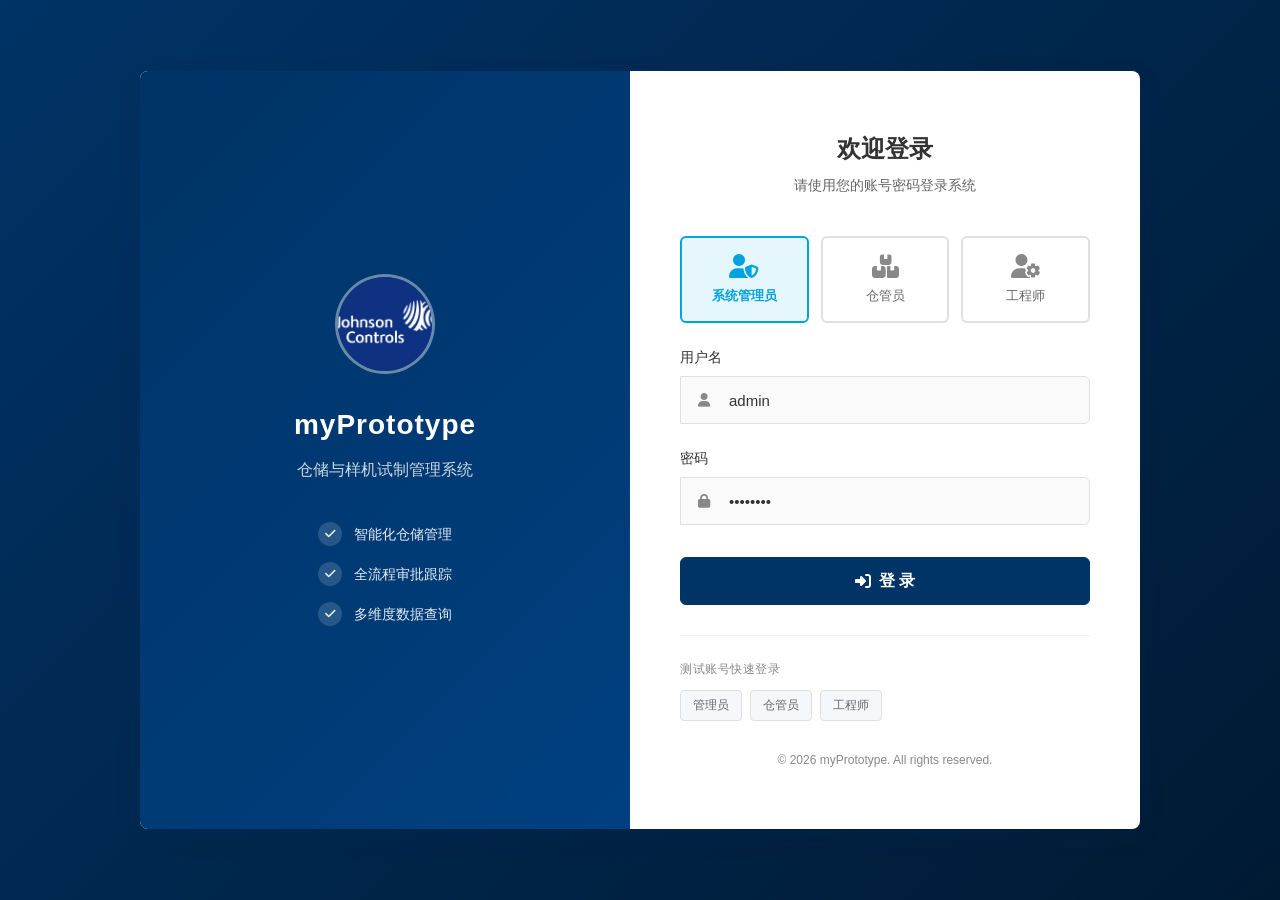
==== index.html @ d094ccbc "1.0基础版" ====
<!DOCTYPE html>
<html lang="zh-CN">
<head>
    <meta charset="UTF-8">
    <meta name="viewport" content="width=device-width, initial-scale=1.0">
    <title>登录 - myPrototype仓储与试制管理系统</title>
    <link rel="stylesheet" href="css/variables.css">
    <link rel="stylesheet" href="css/layout.css">
    <link rel="stylesheet" href="css/components.css">
    <link rel="stylesheet" href="https://cdnjs.cloudflare.com/ajax/libs/font-awesome/6.4.0/css/all.min.css">
    <style>
        /* 登录页专用样式 */
        .login-page {
            min-height: 100vh;
            display: flex;
            align-items: center;
            justify-content: center;
            background: linear-gradient(135deg, var(--jc-primary-blue) 0%, #001a33 100%);
            padding: 20px;
        }

        .login-container {
            display: flex;
            width: 100%;
            max-width: 1000px;
            min-height: 560px;
            background: var(--jc-card-white);
            border-radius: var(--jc-radius-card);
            box-shadow: var(--jc-shadow-modal);
            overflow: hidden;
        }

        /* 左侧品牌区域 */
        .login-brand {
            flex: 1;
            background: linear-gradient(135deg, var(--jc-primary-blue) 0%, #004080 100%);
            display: flex;
            flex-direction: column;
            align-items: center;
            justify-content: center;
            padding: 60px 40px;
            color: #fff;
            text-align: center;
        }

        .login-brand-logo {
            width: 100px;
            height: 100px;
            background: rgba(255, 255, 255, 0.15);
            border-radius: 50%;
            display: flex;
            align-items: center;
            justify-content: center;
            margin-bottom: 30px;
            border: 3px solid rgba(255, 255, 255, 0.3);
            overflow: hidden;
        }

        .login-brand-logo img {
            width: 100%;
            height: 100%;
            object-fit: cover;
        }

        .login-brand-title {
            font-size: 28px;
            font-weight: 700;
            margin-bottom: 12px;
            letter-spacing: 1px;
        }

        .login-brand-subtitle {
            font-size: 16px;
            color: rgba(255, 255, 255, 0.8);
            margin-bottom: 40px;
        }

        .login-brand-features {
            display: flex;
            flex-direction: column;
            gap: 16px;
            text-align: left;
        }

        .login-brand-feature {
            display: flex;
            align-items: center;
            gap: 12px;
            font-size: 14px;
            color: rgba(255, 255, 255, 0.9);
        }

        .login-brand-feature i {
            width: 24px;
            height: 24px;
            background: rgba(255, 255, 255, 0.15);
            border-radius: 50%;
            display: flex;
            align-items: center;
            justify-content: center;
            font-size: 12px;
        }

        /* 右侧表单区域 */
        .login-form-wrapper {
            flex: 1;
            padding: 60px 50px;
            display: flex;
            flex-direction: column;
            justify-content: center;
        }

        .login-form-header {
            text-align: center;
            margin-bottom: 40px;
        }

        .login-form-title {
            font-size: 24px;
            font-weight: 600;
            color: var(--jc-text-dark);
            margin-bottom: 8px;
        }

        .login-form-subtitle {
            font-size: 14px;
            color: var(--jc-text-light);
        }

        .login-form {
            width: 100%;
        }

        .login-form .form-group {
            margin-bottom: 24px;
        }

        .login-form .form-label {
            font-size: 14px;
            font-weight: 500;
            color: var(--jc-text-dark);
            margin-bottom: 8px;
        }

        .login-form .input-group {
            position: relative;
        }

        .login-form .input-group-text {
            position: absolute;
            left: 0;
            top: 0;
            bottom: 0;
            width: 48px;
            display: flex;
            align-items: center;
            justify-content: center;
            background: transparent;
            border: none;
            color: var(--jc-text-muted);
            z-index: 2;
        }

        .login-form .form-control {
            padding-left: 48px;
            height: 48px;
            font-size: 15px;
            border-radius: var(--jc-radius-control);
        }

        .login-form .form-control:focus + .input-group-text,
        .login-form .form-control:focus ~ .input-group-text {
            color: var(--jc-accent-teal);
        }

        /* 角色选择 */
        .role-selector {
            display: flex;
            gap: 12px;
            margin-bottom: 24px;
        }

        .role-option {
            flex: 1;
            padding: 16px 12px;
            border: 2px solid var(--jc-border-line);
            border-radius: var(--jc-radius-control);
            text-align: center;
            cursor: pointer;
            transition: all var(--jc-transition-fast);
        }

        .role-option:hover {
            border-color: var(--jc-accent-teal);
        }

        .role-option.active {
            border-color: var(--jc-accent-teal);
            background: var(--jc-accent-teal-light);
        }

        .role-option i {
            font-size: 24px;
            color: var(--jc-text-muted);
            margin-bottom: 8px;
            display: block;
        }

        .role-option.active i {
            color: var(--jc-accent-teal);
        }

        .role-option span {
            font-size: 13px;
            color: var(--jc-text-light);
            display: block;
        }

        .role-option.active span {
            color: var(--jc-accent-teal);
            font-weight: 600;
        }

        /* 登录按钮 */
        .login-btn {
            width: 100%;
            height: 48px;
            font-size: 16px;
            font-weight: 600;
            margin-top: 8px;
        }

        /* 快捷登录提示 */
        .quick-login-hint {
            margin-top: 30px;
            padding-top: 24px;
            border-top: 1px solid var(--jc-border-line-light);
        }

        .quick-login-title {
            font-size: 12px;
            color: var(--jc-text-muted);
            text-transform: uppercase;
            letter-spacing: 0.5px;
            margin-bottom: 12px;
        }

        .quick-login-accounts {
            display: flex;
            flex-wrap: wrap;
            gap: 8px;
        }

        .quick-login-btn {
            padding: 6px 12px;
            font-size: 12px;
            border: 1px solid var(--jc-border-line);
            background: var(--jc-bg-gray);
            color: var(--jc-text-light);
            border-radius: var(--jc-radius-tag);
            cursor: pointer;
            transition: all var(--jc-transition-fast);
        }

        .quick-login-btn:hover {
            border-color: var(--jc-accent-teal);
            color: var(--jc-accent-teal);
            background: var(--jc-accent-teal-light);
        }

        /* 版权信息 */
        .login-footer {
            text-align: center;
            margin-top: 30px;
            font-size: 12px;
            color: var(--jc-text-muted);
        }

        /* 错误提示 */
        .login-error {
            display: none;
            align-items: center;
            gap: 8px;
            padding: 12px 16px;
            background: var(--jc-danger-red-light);
            border: 1px solid rgba(230, 57, 70, 0.2);
            border-radius: var(--jc-radius-control);
            color: var(--jc-danger-red);
            font-size: 14px;
            margin-bottom: 20px;
        }

        .login-error.show {
            display: flex;
        }

        /* 震动动画 */
        @keyframes shake {
            0%, 100% { transform: translateX(0); }
            10%, 30%, 50%, 70%, 90% { transform: translateX(-5px); }
            20%, 40%, 60%, 80% { transform: translateX(5px); }
        }

        .shake {
            animation: shake 0.5s ease-in-out;
        }

        /* 响应式 */
        @media (max-width: 768px) {
            .login-container {
                flex-direction: column;
                max-width: 400px;
            }

            .login-brand {
                padding: 40px 30px;
                min-height: auto;
            }

            .login-brand-logo {
                width: 70px;
                height: 70px;
            }

            .login-brand-logo i {
                font-size: 32px;
            }

            .login-brand-title {
                font-size: 22px;
            }

            .login-brand-features {
                display: none;
            }

            .login-form-wrapper {
                padding: 30px;
            }
        }
    </style>
</head>
<body>
    <div class="login-page">
        <div class="login-container">
            <!-- 左侧品牌区域 -->
            <div class="login-brand">
                <div class="login-brand-logo">
                    <img src="802a6.webp" alt="仓库图标">
                </div>
                <h1 class="login-brand-title">myPrototype</h1>
                <p class="login-brand-subtitle">仓储与样机试制管理系统</p>
                <div class="login-brand-features">
                    <div class="login-brand-feature">
                        <i class="fas fa-check"></i>
                        <span>智能化仓储管理</span>
                    </div>
                    <div class="login-brand-feature">
                        <i class="fas fa-check"></i>
                        <span>全流程审批跟踪</span>
                    </div>
                    <div class="login-brand-feature">
                        <i class="fas fa-check"></i>
                        <span>多维度数据查询</span>
                    </div>
                </div>
            </div>

            <!-- 右侧表单区域 -->
            <div class="login-form-wrapper">
                <div class="login-form-header">
                    <h2 class="login-form-title">欢迎登录</h2>
                    <p class="login-form-subtitle">请使用您的账号密码登录系统</p>
                </div>

                <div class="login-error" id="loginError">
                    <i class="fas fa-exclamation-circle"></i>
                    <span id="errorMessage">用户名或密码错误</span>
                </div>

                <form class="login-form" id="loginForm">
                    <!-- 角色选择 -->
                    <div class="role-selector">
                        <div class="role-option active" data-role="admin">
                            <i class="fas fa-user-shield"></i>
                            <span>系统管理员</span>
                        </div>
                        <div class="role-option" data-role="keeper">
                            <i class="fas fa-boxes"></i>
                            <span>仓管员</span>
                        </div>
                        <div class="role-option" data-role="engineer">
                            <i class="fas fa-user-cog"></i>
                            <span>工程师</span>
                        </div>
                    </div>

                    <!-- 用户名 -->
                    <div class="form-group">
                        <label class="form-label">用户名</label>
                        <div class="input-group">
                            <span class="input-group-text">
                                <i class="fas fa-user"></i>
                            </span>
                            <input type="text" class="form-control" name="username" id="username" 
                                   placeholder="请输入用户名" autocomplete="username">
                        </div>
                    </div>

                    <!-- 密码 -->
                    <div class="form-group">
                        <label class="form-label">密码</label>
                        <div class="input-group">
                            <span class="input-group-text">
                                <i class="fas fa-lock"></i>
                            </span>
                            <input type="password" class="form-control" name="password" id="password" 
                                   placeholder="请输入密码" autocomplete="current-password">
                        </div>
                    </div>

                    <!-- 登录按钮 -->
                    <button type="submit" class="btn btn-primary login-btn" id="loginBtn">
                        <i class="fas fa-sign-in-alt"></i> 登 录
                    </button>
                </form>

                <!-- 快捷登录提示 -->
                <div class="quick-login-hint">
                    <div class="quick-login-title">测试账号快速登录</div>
                    <div class="quick-login-accounts">
                        <button class="quick-login-btn" data-user="admin" data-pass="admin123">管理员</button>
                        <button class="quick-login-btn" data-user="keeper01" data-pass="keeper123">仓管员</button>
                        <button class="quick-login-btn" data-user="engineer01" data-pass="engineer123">工程师</button>
                    </div>
                </div>

                <div class="login-footer">
                    © 2026 myPrototype. All rights reserved.
                </div>
            </div>
        </div>
    </div>

    <script src="js/common.js"></script>
    <script src="js/validation.js"></script>
    <script src="js/data.js"></script>
    <script>
        // 角色选择
        document.querySelectorAll('.role-option').forEach(option => {
            option.addEventListener('click', function() {
                document.querySelectorAll('.role-option').forEach(o => o.classList.remove('active'));
                this.classList.add('active');
                
                // 自动填充对应角色的测试账号
                const role = this.dataset.role;
                const roleAccounts = {
                    admin: { user: 'admin', pass: 'admin123' },
                    keeper: { user: 'keeper01', pass: 'keeper123' },
                    engineer: { user: 'engineer01', pass: 'engineer123' }
                };
                
                if (roleAccounts[role]) {
                    document.getElementById('username').value = roleAccounts[role].user;
                    document.getElementById('password').value = roleAccounts[role].pass;
                }
            });
        });

        // 快捷登录按钮
        document.querySelectorAll('.quick-login-btn').forEach(btn => {
            btn.addEventListener('click', function() {
                document.getElementById('username').value = this.dataset.user;
                document.getElementById('password').value = this.dataset.pass;
                
                // 更新角色选中状态
                const user = this.dataset.user;
                let role = 'admin';
                if (user.includes('keeper')) role = 'keeper';
                if (user.includes('engineer')) role = 'engineer';
                
                document.querySelectorAll('.role-option').forEach(o => {
                    o.classList.toggle('active', o.dataset.role === role);
                });
            });
        });

        // 输入时隐藏错误提示
        document.getElementById('username').addEventListener('input', hideError);
        document.getElementById('password').addEventListener('input', hideError);

        function hideError() {
            document.getElementById('loginError').classList.remove('show');
        }

        function showError(message) {
            const errorEl = document.getElementById('loginError');
            document.getElementById('errorMessage').textContent = message;
            errorEl.classList.add('show');
            
            // 添加震动效果
            const form = document.getElementById('loginForm');
            form.classList.add('shake');
            setTimeout(() => form.classList.remove('shake'), 500);
        }

        // 登录表单提交
        document.getElementById('loginForm').addEventListener('submit', function(e) {
            e.preventDefault();
            
            const username = document.getElementById('username').value.trim();
            const password = document.getElementById('password').value;
            
            // 验证
            if (!username) {
                showError('请输入用户名');
                document.getElementById('username').focus();
                return;
            }
            
            if (!password) {
                showError('请输入密码');
                document.getElementById('password').focus();
                return;
            }
            
            // 设置按钮加载状态
            const btn = document.getElementById('loginBtn');
            ButtonUtils.setLoading(btn, '登录中...');
            
            // 模拟登录请求
            setTimeout(() => {
                const result = Users.login(username, password);
                
                if (result.success) {
                    Toast.success('登录成功，正在跳转...');
                    setTimeout(() => {
                        window.location.href = 'dashboard.html';
                    }, 800);
                } else {
                    ButtonUtils.reset(btn);
                    showError(result.message);
                }
            }, 600);
        });

        // 页面加载时默认选中管理员并填充
        document.addEventListener('DOMContentLoaded', function() {
            document.getElementById('username').value = 'admin';
            document.getElementById('password').value = 'admin123';
        });
    </script>
</body>
</html>
---- css/variables.css ----
/**
 * myPrototype 设计系统 - CSS 变量
 * 江森自控 (Johnson Controls) - 仓储与试制管理系统
 * 版本: V1.0
 */

:root {
    /* ==================== 品牌与主色调 ==================== */
    --jc-primary-blue: #003366;
    --jc-primary-blue-dark: #002244;
    --jc-accent-teal: #00A3E0;
    --jc-accent-teal-light: rgba(0, 163, 224, 0.1);
    --jc-accent-teal-hover: #0088c0;

    /* ==================== 状态与语义色 ==================== */
    --jc-danger-red: #E63946;
    --jc-danger-red-light: rgba(230, 57, 70, 0.1);
    --jc-warning-orange: #F4A261;
    --jc-warning-orange-light: #FFF3E0;
    --jc-success-green: #2A9D8F;
    --jc-success-green-light: rgba(42, 157, 143, 0.1);
    
    /* 标黄高亮 */
    --jc-highlight-yellow-bg: #FFFDF0;
    --jc-highlight-yellow-border: #FFE082;
    --jc-highlight-yellow-text: #F57F17;

    /* ==================== 中性色与灰阶 ==================== */
    --jc-bg-gray: #F5F7FA;
    --jc-card-white: #FFFFFF;
    --jc-text-dark: #333333;
    --jc-text-light: #666666;
    --jc-text-muted: #888888;
    --jc-border-line: #E0E0E0;
    --jc-border-line-light: #F0F0F0;
    --jc-input-bg: #FAFAFA;

    /* ==================== 标签颜色 ==================== */
    --jc-tag-blue-bg: #E3F2FD;
    --jc-tag-blue-text: #1976D2;
    --jc-tag-purple-bg: #F3E5F5;
    --jc-tag-purple-text: #7B1FA2;
    --jc-tag-orange-bg: #FFF3E0;
    --jc-tag-orange-text: #F57C00;
    --jc-tag-green-bg: #E8F5E9;
    --jc-tag-green-text: #388E3C;

    /* ==================== 字体规范 ==================== */
    --jc-font-family: 'Segoe UI', 'Microsoft YaHei', sans-serif;
    
    /* 字体大小 */
    --jc-font-size-page-title: 24px;
    --jc-font-size-card-title: 16px;
    --jc-font-size-stat-value: 32px;
    --jc-font-size-body: 14px;
    --jc-font-size-small: 12px;
    --jc-font-size-meta: 13px;

    /* 字重 */
    --jc-font-weight-normal: 400;
    --jc-font-weight-semibold: 600;
    --jc-font-weight-bold: 700;

    /* ==================== 间距系统 ==================== */
    --jc-spacing-xs: 4px;
    --jc-spacing-sm: 8px;
    --jc-spacing-md: 12px;
    --jc-spacing-lg: 16px;
    --jc-spacing-xl: 20px;
    --jc-spacing-2xl: 24px;
    --jc-spacing-3xl: 30px;

    /* ==================== 布局尺寸 ==================== */
    --jc-sidebar-width: 250px;
    --jc-header-height: 64px;
    --jc-container-max-width: 1400px;
    --jc-container-padding: 30px;

    /* ==================== 圆角 ==================== */
    --jc-radius-card: 8px;
    --jc-radius-control: 6px;
    --jc-radius-tag: 4px;
    --jc-radius-circle: 50%;

    /* ==================== 阴影 ==================== */
    --jc-shadow-card: 0 4px 12px rgba(0, 0, 0, 0.05);
    --jc-shadow-modal: 0 8px 24px rgba(0, 51, 102, 0.1);
    --jc-shadow-focus: 0 0 0 3px rgba(0, 163, 224, 0.1);
    --jc-shadow-dropdown: 0 2px 8px rgba(0, 0, 0, 0.1);

    /* ==================== 过渡动画 ==================== */
    --jc-transition-fast: 0.15s ease;
    --jc-transition-normal: 0.25s ease;
    --jc-transition-slow: 0.35s ease;

    /* ==================== Z-Index 层级 ==================== */
    --jc-z-dropdown: 100;
    --jc-z-sticky: 200;
    --jc-z-modal-backdrop: 300;
    --jc-z-modal: 400;
    --jc-z-toast: 500;
    --jc-z-tooltip: 600;
}

/* ==================== 全局重置 ==================== */
*, *::before, *::after {
    box-sizing: border-box;
    margin: 0;
    padding: 0;
}

html {
    font-size: 14px;
    -webkit-font-smoothing: antialiased;
    -moz-osx-font-smoothing: grayscale;
}

body {
    font-family: var(--jc-font-family);
    font-size: var(--jc-font-size-body);
    font-weight: var(--jc-font-weight-normal);
    color: var(--jc-text-dark);
    background-color: var(--jc-bg-gray);
    line-height: 1.5;
    min-height: 100vh;
}

/* ==================== 通用工具类 ==================== */

/* 文本颜色 */
.text-primary { color: var(--jc-primary-blue); }
.text-accent { color: var(--jc-accent-teal); }
.text-danger { color: var(--jc-danger-red); }
.text-warning { color: var(--jc-warning-orange); }
.text-success { color: var(--jc-success-green); }
.text-muted { color: var(--jc-text-muted); }
.text-light { color: var(--jc-text-light); }

/* 背景颜色 */
.bg-primary { background-color: var(--jc-primary-blue); }
.bg-accent { background-color: var(--jc-accent-teal); }
.bg-danger { background-color: var(--jc-danger-red); }
.bg-success { background-color: var(--jc-success-green); }
.bg-white { background-color: var(--jc-card-white); }
.bg-gray { background-color: var(--jc-bg-gray); }

/* 字体大小 */
.font-page-title { font-size: var(--jc-font-size-page-title); font-weight: var(--jc-font-weight-semibold); }
.font-card-title { font-size: var(--jc-font-size-card-title); font-weight: var(--jc-font-weight-semibold); }
.font-stat-value { font-size: var(--jc-font-size-stat-value); font-weight: var(--jc-font-weight-bold); }
.font-body { font-size: var(--jc-font-size-body); }
.font-small { font-size: var(--jc-font-size-small); }
.font-meta { font-size: var(--jc-font-size-meta); }

/* 间距工具类 */
.m-0 { margin: 0; }
.mt-xs { margin-top: var(--jc-spacing-xs); }
.mt-sm { margin-top: var(--jc-spacing-sm); }
.mt-md { margin-top: var(--jc-spacing-md); }
.mt-lg { margin-top: var(--jc-spacing-lg); }
.mt-xl { margin-top: var(--jc-spacing-xl); }

.mb-xs { margin-bottom: var(--jc-spacing-xs); }
.mb-sm { margin-bottom: var(--jc-spacing-sm); }
.mb-md { margin-bottom: var(--jc-spacing-md); }
.mb-lg { margin-bottom: var(--jc-spacing-lg); }
.mb-xl { margin-bottom: var(--jc-spacing-xl); }

.ml-xs { margin-left: var(--jc-spacing-xs); }
.ml-sm { margin-left: var(--jc-spacing-sm); }
.ml-md { margin-left: var(--jc-spacing-md); }
.ml-lg { margin-left: var(--jc-spacing-lg); }

.mr-xs { margin-right: var(--jc-spacing-xs); }
.mr-sm { margin-right: var(--jc-spacing-sm); }
.mr-md { margin-right: var(--jc-spacing-md); }
.mr-lg { margin-right: var(--jc-spacing-lg); }

.p-xs { padding: var(--jc-spacing-xs); }
.p-sm { padding: var(--jc-spacing-sm); }
.p-md { padding: var(--jc-spacing-md); }
.p-lg { padding: var(--jc-spacing-lg); }
.p-xl { padding: var(--jc-spacing-xl); }
.p-2xl { padding: var(--jc-spacing-2xl); }

/* Flex 布局 */
.flex { display: flex; }
.flex-col { flex-direction: column; }
.flex-wrap { flex-wrap: wrap; }
.items-center { align-items: center; }
.items-start { align-items: flex-start; }
.items-end { align-items: flex-end; }
.justify-center { justify-content: center; }
.justify-between { justify-content: space-between; }
.justify-end { justify-content: flex-end; }
.flex-1 { flex: 1; }
.gap-xs { gap: var(--jc-spacing-xs); }
.gap-sm { gap: var(--jc-spacing-sm); }
.gap-md { gap: var(--jc-spacing-md); }
.gap-lg { gap: var(--jc-spacing-lg); }
.gap-xl { gap: var(--jc-spacing-xl); }

/* 隐藏/显示 */
.hidden { display: none !important; }
.visible { display: block; }
.invisible { visibility: hidden; }

/* 文本对齐 */
.text-left { text-align: left; }
.text-center { text-align: center; }
.text-right { text-align: right; }

/* 必填项标记 */
.required::after {
    content: ' *';
    color: var(--jc-danger-red);
    font-weight: var(--jc-font-weight-bold);
}

/* 禁用状态 */
.disabled, [disabled] {
    opacity: 0.6;
    cursor: not-allowed;
    pointer-events: none;
}

/* 滚动条样式 */
::-webkit-scrollbar {
    width: 8px;
    height: 8px;
}

::-webkit-scrollbar-track {
    background: var(--jc-bg-gray);
}

::-webkit-scrollbar-thumb {
    background: var(--jc-border-line);
    border-radius: 4px;
}

::-webkit-scrollbar-thumb:hover {
    background: var(--jc-text-muted);
}
---- css/layout.css ----
/**
 * myPrototype 布局样式
 * 江森自控 (Johnson Controls) - 仓储与试制管理系统
 * 包含：侧边栏、顶部导航、主内容区布局
 */

/* ==================== 页面整体布局 ==================== */
.app-container {
    display: flex;
    min-height: 100vh;
    background-color: var(--jc-bg-gray);
}

/* ==================== 侧边栏 (Sidebar) ==================== */
.sidebar {
    width: var(--jc-sidebar-width);
    background-color: var(--jc-primary-blue);
    color: #fff;
    display: flex;
    flex-direction: column;
    position: fixed;
    left: 0;
    top: 0;
    bottom: 0;
    z-index: var(--jc-z-sticky);
    transition: width var(--jc-transition-normal);
    overflow-x: hidden;
}

.sidebar.collapsed {
    width: 64px;
}

/* 侧边栏头部 - Logo区域 */
.sidebar-header {
    height: var(--jc-header-height);
    display: flex;
    align-items: center;
    padding: 0 var(--jc-spacing-xl);
    border-bottom: 1px solid rgba(255, 255, 255, 0.1);
}

.sidebar-logo {
    display: flex;
    align-items: center;
    gap: var(--jc-spacing-md);
    font-size: 18px;
    font-weight: var(--jc-font-weight-semibold);
    white-space: nowrap;
}

.sidebar-logo i {
    font-size: 24px;
    color: var(--jc-accent-teal);
    flex-shrink: 0;
}

.sidebar-logo img {
    width: 28px;
    height: 28px;
    object-fit: contain;
    flex-shrink: 0;
}

.sidebar.collapsed .sidebar-logo span {
    display: none;
}

/* 折叠按钮 */
.sidebar-toggle {
    position: absolute;
    right: -12px;
    top: 20px;
    width: 24px;
    height: 24px;
    background: var(--jc-card-white);
    border: 1px solid var(--jc-border-line);
    border-radius: var(--jc-radius-circle);
    display: flex;
    align-items: center;
    justify-content: center;
    cursor: pointer;
    color: var(--jc-primary-blue);
    font-size: 12px;
    box-shadow: var(--jc-shadow-card);
    transition: transform var(--jc-transition-fast);
}

.sidebar-toggle:hover {
    background: var(--jc-accent-teal);
    color: #fff;
    border-color: var(--jc-accent-teal);
}

.sidebar.collapsed .sidebar-toggle {
    transform: rotate(180deg);
}

/* 侧边栏导航菜单 */
.sidebar-nav {
    flex: 1;
    padding: var(--jc-spacing-lg) 0;
    overflow-y: auto;
}

.nav-section {
    margin-bottom: var(--jc-spacing-lg);
}

.nav-section-title {
    padding: 0 var(--jc-spacing-xl);
    margin-bottom: var(--jc-spacing-sm);
    font-size: var(--jc-font-size-small);
    color: rgba(255, 255, 255, 0.5);
    text-transform: uppercase;
    letter-spacing: 0.5px;
    white-space: nowrap;
}

.sidebar.collapsed .nav-section-title {
    display: none;
}

.nav-menu {
    list-style: none;
}

.nav-item {
    position: relative;
}

.nav-link {
    display: flex;
    align-items: center;
    padding: var(--jc-spacing-md) var(--jc-spacing-xl);
    color: rgba(255, 255, 255, 0.85);
    text-decoration: none;
    transition: all var(--jc-transition-fast);
    white-space: nowrap;
    position: relative;
}

.nav-link:hover {
    background-color: rgba(255, 255, 255, 0.1);
    color: #fff;
}

.nav-link.active {
    background-color: rgba(255, 255, 255, 0.1);
    color: #fff;
    font-weight: var(--jc-font-weight-semibold);
    border-left: 4px solid var(--jc-accent-teal);
}

.nav-link.active::before {
    display: none;
}

/* 规划中功能菜单项样式 */
.nav-link.planned {
    color: rgba(255, 255, 255, 0.5);
    cursor: not-allowed;
}

.nav-link.planned:hover {
    background-color: transparent;
    color: rgba(255, 255, 255, 0.5);
}

.nav-link.planned i {
    color: rgba(255, 255, 255, 0.4);
}

.nav-link.planned .nav-badge-soon {
    font-size: 10px;
    padding: 2px 6px;
    background: rgba(255, 255, 255, 0.2);
    border-radius: 10px;
    margin-left: auto;
    color: rgba(255, 255, 255, 0.7);
}

.nav-link i {
    width: 24px;
    text-align: center;
    margin-right: var(--jc-spacing-md);
    font-size: 16px;
    flex-shrink: 0;
}

.sidebar.collapsed .nav-link i {
    margin-right: 0;
    font-size: 20px;
}

.sidebar.collapsed .nav-link span {
    display: none;
}

/* 导航徽章 */
.nav-badge {
    margin-left: auto;
    background: var(--jc-danger-red);
    color: #fff;
    font-size: 11px;
    padding: 2px 6px;
    border-radius: 10px;
    min-width: 18px;
    text-align: center;
}

.sidebar.collapsed .nav-badge {
    position: absolute;
    top: 8px;
    right: 8px;
    margin-left: 0;
    padding: 0;
    width: 8px;
    height: 8px;
    min-width: auto;
    font-size: 0;
}

/* 侧边栏底部 - 用户信息 */
.sidebar-footer {
    padding: var(--jc-spacing-md) var(--jc-spacing-xl);
    border-top: 1px solid rgba(255, 255, 255, 0.1);
}

.user-info {
    display: flex;
    align-items: center;
    gap: var(--jc-spacing-md);
}

.user-avatar {
    width: 36px;
    height: 36px;
    border-radius: var(--jc-radius-circle);
    background: var(--jc-accent-teal);
    display: flex;
    align-items: center;
    justify-content: center;
    font-weight: var(--jc-font-weight-semibold);
    flex-shrink: 0;
}

.user-details {
    flex: 1;
    min-width: 0;
}

.user-name {
    font-weight: var(--jc-font-weight-semibold);
    white-space: nowrap;
    overflow: hidden;
    text-overflow: ellipsis;
}

.user-role {
    font-size: var(--jc-font-size-small);
    color: rgba(255, 255, 255, 0.6);
}

.sidebar.collapsed .user-details {
    display: none;
}

/* ==================== 主内容区 ==================== */
.main-content {
    flex: 1;
    margin-left: var(--jc-sidebar-width);
    display: flex;
    flex-direction: column;
    min-height: 100vh;
    transition: margin-left var(--jc-transition-normal);
}

.sidebar.collapsed + .main-content {
    margin-left: 64px;
}

/* ==================== 顶部导航栏 (Header) ==================== */
.top-header {
    height: var(--jc-header-height);
    background: var(--jc-card-white);
    border-bottom: 1px solid var(--jc-border-line-light);
    display: flex;
    align-items: center;
    justify-content: space-between;
    padding: 0 var(--jc-spacing-2xl);
    position: sticky;
    top: 0;
    z-index: var(--jc-z-sticky);
    box-shadow: var(--jc-shadow-card);
}

.header-left {
    display: flex;
    align-items: center;
    gap: var(--jc-spacing-lg);
}

.page-title {
    font-size: var(--jc-font-size-page-title);
    font-weight: var(--jc-font-weight-semibold);
    color: var(--jc-text-dark);
}

.breadcrumb {
    display: flex;
    align-items: center;
    gap: var(--jc-spacing-sm);
    font-size: var(--jc-font-size-body);
    color: var(--jc-text-light);
}

.breadcrumb a {
    color: var(--jc-accent-teal);
    text-decoration: none;
}

.breadcrumb a:hover {
    text-decoration: underline;
}

.breadcrumb-separator {
    color: var(--jc-text-muted);
}

.breadcrumb-current {
    color: var(--jc-text-dark);
    font-weight: var(--jc-font-weight-semibold);
}

.header-right {
    display: flex;
    align-items: center;
    gap: var(--jc-spacing-lg);
}

/* 头部操作按钮 */
.header-action {
    position: relative;
    width: 40px;
    height: 40px;
    display: flex;
    align-items: center;
    justify-content: center;
    border-radius: var(--jc-radius-control);
    color: var(--jc-text-light);
    cursor: pointer;
    transition: all var(--jc-transition-fast);
}

.header-action:hover {
    background: var(--jc-bg-gray);
    color: var(--jc-primary-blue);
}

.header-action i {
    font-size: 18px;
}

.header-action .badge {
    position: absolute;
    top: 4px;
    right: 4px;
    width: 8px;
    height: 8px;
    background: var(--jc-danger-red);
    border-radius: var(--jc-radius-circle);
}

/* ==================== 内容区域 ==================== */
.content-wrapper {
    flex: 1;
    padding: var(--jc-spacing-xl) var(--jc-spacing-3xl);
    overflow-y: auto;
}

.content-container {
    max-width: var(--jc-container-max-width);
    margin: 0 auto;
}

/* ==================== 卡片布局 ==================== */
.card {
    background: var(--jc-card-white);
    border-radius: var(--jc-radius-card);
    box-shadow: var(--jc-shadow-card);
    margin-bottom: var(--jc-spacing-xl);
}

.card-header {
    padding: var(--jc-spacing-lg) var(--jc-spacing-2xl);
    border-bottom: 1px solid var(--jc-border-line-light);
    display: flex;
    align-items: center;
    justify-content: space-between;
}

.card-title {
    font-size: var(--jc-font-size-card-title);
    font-weight: var(--jc-font-weight-semibold);
    color: var(--jc-text-dark);
    display: flex;
    align-items: center;
    gap: var(--jc-spacing-sm);
}

.card-title i {
    color: var(--jc-accent-teal);
}

.card-tools {
    display: flex;
    align-items: center;
    gap: var(--jc-spacing-sm);
}

.card-body {
    padding: var(--jc-spacing-2xl);
}

.card-footer {
    padding: var(--jc-spacing-lg) var(--jc-spacing-2xl);
    border-top: 1px solid var(--jc-border-line-light);
    background: var(--jc-bg-gray);
    border-radius: 0 0 var(--jc-radius-card) var(--jc-radius-card);
}

/* ==================== 栅格系统 ==================== */
.row {
    display: flex;
    flex-wrap: wrap;
    margin: 0 calc(-1 * var(--jc-spacing-md));
}

.col {
    flex: 1;
    padding: 0 var(--jc-spacing-md);
}

.col-auto {
    flex: 0 0 auto;
    padding: 0 var(--jc-spacing-md);
}

.col-1 { flex: 0 0 8.333333%; padding: 0 var(--jc-spacing-md); }
.col-2 { flex: 0 0 16.666667%; padding: 0 var(--jc-spacing-md); }
.col-3 { flex: 0 0 25%; padding: 0 var(--jc-spacing-md); }
.col-4 { flex: 0 0 33.333333%; padding: 0 var(--jc-spacing-md); }
.col-5 { flex: 0 0 41.666667%; padding: 0 var(--jc-spacing-md); }
.col-6 { flex: 0 0 50%; padding: 0 var(--jc-spacing-md); }
.col-7 { flex: 0 0 58.333333%; padding: 0 var(--jc-spacing-md); }
.col-8 { flex: 0 0 66.666667%; padding: 0 var(--jc-spacing-md); }
.col-9 { flex: 0 0 75%; padding: 0 var(--jc-spacing-md); }
.col-10 { flex: 0 0 83.333333%; padding: 0 var(--jc-spacing-md); }
.col-11 { flex: 0 0 91.666667%; padding: 0 var(--jc-spacing-md); }
.col-12 { flex: 0 0 100%; padding: 0 var(--jc-spacing-md); }

/* ==================== 统计卡片网格 ==================== */
.stats-grid {
    display: grid;
    grid-template-columns: repeat(auto-fit, minmax(240px, 1fr));
    gap: var(--jc-spacing-xl);
    margin-bottom: var(--jc-spacing-xl);
}

.stat-card {
    background: var(--jc-card-white);
    border-radius: var(--jc-radius-card);
    box-shadow: var(--jc-shadow-card);
    padding: var(--jc-spacing-2xl);
    display: flex;
    align-items: center;
    gap: var(--jc-spacing-lg);
    position: relative;
    overflow: hidden;
    transition: transform var(--jc-transition-fast);
}

.stat-card:hover {
    transform: translateY(-2px);
}

/* 统计卡片左侧彩色边框指示器 */
.stat-card::before {
    content: '';
    position: absolute;
    top: 0;
    left: 0;
    width: 4px;
    height: 100%;
}

.stat-card.danger::before { background-color: var(--jc-danger-red); }
.stat-card.warning::before { background-color: var(--jc-warning-orange); }
.stat-card.primary::before { background-color: var(--jc-primary-blue); }
.stat-card.success::before { background-color: var(--jc-success-green); }

.stat-icon {
    width: 56px;
    height: 56px;
    border-radius: var(--jc-radius-card);
    display: flex;
    align-items: center;
    justify-content: center;
    font-size: 24px;
}

.stat-icon.primary { background: var(--jc-accent-teal-light); color: var(--jc-accent-teal); }
.stat-icon.success { background: var(--jc-success-green-light); color: var(--jc-success-green); }
.stat-icon.warning { background: var(--jc-warning-orange-light); color: var(--jc-warning-orange); }
.stat-icon.danger { background: var(--jc-danger-red-light); color: var(--jc-danger-red); }

.stat-info {
    flex: 1;
}

.stat-label {
    font-size: var(--jc-font-size-body);
    color: var(--jc-text-light);
    margin-bottom: var(--jc-spacing-xs);
}

.stat-value {
    font-size: var(--jc-font-size-stat-value);
    font-weight: var(--jc-font-weight-bold);
    color: var(--jc-text-dark);
}

/* ==================== 页面标题区域 ==================== */
.page-header {
    margin-bottom: var(--jc-spacing-xl);
}

.page-header-content {
    display: flex;
    align-items: center;
    justify-content: space-between;
}

.page-description {
    color: var(--jc-text-light);
    margin-top: var(--jc-spacing-xs);
}

/* ==================== 响应式适配 ==================== */
@media (max-width: 1200px) {
    .content-wrapper {
        padding: var(--jc-spacing-lg);
    }
    
    .stats-grid {
        grid-template-columns: repeat(2, 1fr);
    }
}

@media (max-width: 768px) {
    .sidebar {
        transform: translateX(-100%);
    }
    
    .sidebar.open {
        transform: translateX(0);
    }
    
    .main-content {
        margin-left: 0;
    }
    
    .stats-grid {
        grid-template-columns: 1fr;
    }
    
    .row {
        flex-direction: column;
    }
    
    .col-1, .col-2, .col-3, .col-4, .col-5, .col-6,
    .col-7, .col-8, .col-9, .col-10, .col-11, .col-12 {
        flex: 0 0 100%;
    }
}
---- css/components.css ----
/**
 * myPrototype 组件样式
 * 江森自控 (Johnson Controls) - 仓储与试制管理系统
 * 包含：按钮、表单、表格、标签、模态框、Toast等组件
 */

/* ==================== 按钮 (Buttons) ==================== */
.btn {
    display: inline-flex;
    align-items: center;
    justify-content: center;
    gap: var(--jc-spacing-sm);
    padding: 10px 20px;
    font-family: var(--jc-font-family);
    font-size: var(--jc-font-size-body);
    font-weight: var(--jc-font-weight-semibold);
    line-height: 1.5;
    text-align: center;
    text-decoration: none;
    white-space: nowrap;
    vertical-align: middle;
    cursor: pointer;
    user-select: none;
    border: 1px solid transparent;
    border-radius: var(--jc-radius-control);
    transition: all var(--jc-transition-fast);
}

.btn:focus {
    outline: none;
    box-shadow: var(--jc-shadow-focus);
}

.btn:disabled,
.btn.disabled {
    opacity: 0.6;
    cursor: not-allowed;
    pointer-events: none;
}

/* 主按钮 */
.btn-primary {
    background-color: var(--jc-primary-blue);
    border-color: var(--jc-primary-blue);
    color: #fff;
}

.btn-primary:hover:not(:disabled) {
    background-color: var(--jc-primary-blue-dark);
    border-color: var(--jc-primary-blue-dark);
}

/* 线框按钮（科技青） */
.btn-outline {
    background-color: transparent;
    border-color: var(--jc-accent-teal);
    color: var(--jc-accent-teal);
}

.btn-outline:hover:not(:disabled) {
    background-color: var(--jc-accent-teal);
    color: #fff;
}

/* 成功按钮 */
.btn-success {
    background-color: var(--jc-success-green);
    border-color: var(--jc-success-green);
    color: #fff;
}

.btn-success:hover:not(:disabled) {
    background-color: #238b7f;
    border-color: #238b7f;
}

/* 危险按钮 */
.btn-danger {
    background-color: var(--jc-danger-red);
    border-color: var(--jc-danger-red);
    color: #fff;
}

.btn-danger:hover:not(:disabled) {
    background-color: #c92a37;
    border-color: #c92a37;
}

/* 警告按钮 */
.btn-warning {
    background-color: var(--jc-warning-orange);
    border-color: var(--jc-warning-orange);
    color: #fff;
}

.btn-warning:hover:not(:disabled) {
    background-color: #e08c4f;
    border-color: #e08c4f;
}

/* 次要按钮 */
.btn-secondary {
    background-color: var(--jc-bg-gray);
    border-color: var(--jc-border-line);
    color: var(--jc-text-dark);
}

.btn-secondary:hover:not(:disabled) {
    background-color: var(--jc-border-line-light);
}

/* 文字按钮 */
.btn-text {
    background-color: transparent;
    border-color: transparent;
    color: var(--jc-accent-teal);
    padding: 8px 12px;
}

.btn-text:hover:not(:disabled) {
    background-color: var(--jc-accent-teal-light);
}

/* 按钮尺寸 */
.btn-sm {
    padding: 6px 12px;
    font-size: var(--jc-font-size-small);
}

.btn-lg {
    padding: 14px 28px;
    font-size: 16px;
}

/* 图标按钮 */
.btn-icon {
    width: 36px;
    height: 36px;
    padding: 0;
    border-radius: var(--jc-radius-control);
}

.btn-icon.btn-sm {
    width: 28px;
    height: 28px;
}

.btn-icon.btn-lg {
    width: 44px;
    height: 44px;
}

/* 高亮按钮（黄底橙字） */
.btn-highlight {
    background-color: var(--jc-highlight-yellow-bg);
    border-color: var(--jc-highlight-yellow-border);
    color: var(--jc-highlight-yellow-text);
}

.btn-highlight:hover:not(:disabled) {
    background-color: var(--jc-highlight-yellow-border);
}

/* 加载状态 */
.btn-loading {
    position: relative;
    color: transparent !important;
}

.btn-loading::after {
    content: '';
    position: absolute;
    width: 16px;
    height: 16px;
    border: 2px solid currentColor;
    border-right-color: transparent;
    border-radius: 50%;
    animation: btn-spin 0.75s linear infinite;
}

@keyframes btn-spin {
    to { transform: rotate(360deg); }
}

/* ==================== 表单 (Forms) ==================== */
.form-group {
    margin-bottom: var(--jc-spacing-lg);
}

.form-label {
    display: block;
    margin-bottom: var(--jc-spacing-sm);
    font-size: var(--jc-font-size-body);
    font-weight: var(--jc-font-weight-semibold);
    color: var(--jc-text-dark);
}

.form-label .required-mark {
    color: var(--jc-danger-red);
    margin-left: 2px;
}

.form-control {
    display: block;
    width: 100%;
    padding: 10px 14px;
    font-family: var(--jc-font-family);
    font-size: var(--jc-font-size-body);
    line-height: 1.5;
    color: var(--jc-text-dark);
    background-color: var(--jc-input-bg);
    background-clip: padding-box;
    border: 1px solid var(--jc-border-line);
    border-radius: var(--jc-radius-control);
    transition: all var(--jc-transition-fast);
}

.form-control:focus {
    background-color: var(--jc-card-white);
    border-color: var(--jc-accent-teal);
    outline: none;
    box-shadow: var(--jc-shadow-focus);
}

.form-control::placeholder {
    color: var(--jc-text-muted);
}

.form-control:disabled,
.form-control[readonly] {
    background-color: var(--jc-bg-gray);
    opacity: 0.6;
    cursor: not-allowed;
}

.form-control.is-invalid {
    border-color: var(--jc-danger-red);
    background-color: var(--jc-danger-red-light);
}

.form-control.is-valid {
    border-color: var(--jc-success-green);
}

/* 表单尺寸 */
.form-control-sm {
    padding: 6px 10px;
    font-size: var(--jc-font-size-small);
}

.form-control-lg {
    padding: 14px 18px;
    font-size: 16px;
}

/* 文本域 */
textarea.form-control {
    min-height: 100px;
    resize: vertical;
}

/* 选择框 */
select.form-control {
    appearance: none;
    background-image: url("data:image/svg+xml,%3Csvg xmlns='http://www.w3.org/2000/svg' width='12' height='12' viewBox='0 0 12 12'%3E%3Cpath fill='%23666' d='M6 8L1 3h10z'/%3E%3C/svg%3E");
    background-repeat: no-repeat;
    background-position: right 12px center;
    padding-right: 36px;
}

/* 文件上传 */
.form-file {
    position: relative;
}

.form-file-input {
    position: absolute;
    left: 0;
    top: 0;
    width: 100%;
    height: 100%;
    opacity: 0;
    cursor: pointer;
}

.form-file-label {
    display: flex;
    align-items: center;
    gap: var(--jc-spacing-sm);
    padding: 10px 14px;
    border: 2px dashed var(--jc-border-line);
    border-radius: var(--jc-radius-control);
    background: var(--jc-input-bg);
    color: var(--jc-text-light);
    transition: all var(--jc-transition-fast);
}

.form-file:hover .form-file-label {
    border-color: var(--jc-accent-teal);
    color: var(--jc-accent-teal);
}

/* 复选框和单选框 */
.form-check {
    display: flex;
    align-items: center;
    gap: var(--jc-spacing-sm);
    margin-bottom: var(--jc-spacing-sm);
}

.form-check-input {
    width: 18px;
    height: 18px;
    border: 2px solid var(--jc-border-line);
    border-radius: 3px;
    appearance: none;
    cursor: pointer;
    transition: all var(--jc-transition-fast);
    flex-shrink: 0;
}

.form-check-input:checked {
    background-color: var(--jc-accent-teal);
    border-color: var(--jc-accent-teal);
    background-image: url("data:image/svg+xml,%3Csvg xmlns='http://www.w3.org/2000/svg' width='10' height='10' viewBox='0 0 10 10'%3E%3Cpath fill='%23fff' d='M8.5 2.5L4 7 1.5 4.5' stroke='%23fff' stroke-width='1.5' fill='none' stroke-linecap='round' stroke-linejoin='round'/%3E%3C/svg%3E");
    background-repeat: no-repeat;
    background-position: center;
}

.form-check-input[type="radio"] {
    border-radius: 50%;
}

.form-check-input[type="radio"]:checked {
    background-image: url("data:image/svg+xml,%3Csvg xmlns='http://www.w3.org/2000/svg' width='10' height='10' viewBox='0 0 10 10'%3E%3Ccircle cx='5' cy='5' r='3' fill='%23fff'/%3E%3C/svg%3E");
}

.form-check-label {
    font-size: var(--jc-font-size-body);
    color: var(--jc-text-dark);
    cursor: pointer;
}

/* 输入框组 */
.input-group {
    display: flex;
    align-items: stretch;
}

.input-group .form-control {
    border-radius: 0;
    flex: 1;
}

.input-group .form-control:first-child {
    border-radius: var(--jc-radius-control) 0 0 var(--jc-radius-control);
}

.input-group .form-control:last-child {
    border-radius: 0 var(--jc-radius-control) var(--jc-radius-control) 0;
}

.input-group-text {
    display: flex;
    align-items: center;
    padding: 10px 14px;
    font-size: var(--jc-font-size-body);
    font-weight: var(--jc-font-weight-normal);
    line-height: 1.5;
    color: var(--jc-text-light);
    text-align: center;
    white-space: nowrap;
    background-color: var(--jc-bg-gray);
    border: 1px solid var(--jc-border-line);
}

.input-group-text:first-child {
    border-radius: var(--jc-radius-control) 0 0 var(--jc-radius-control);
    border-right: 0;
}

.input-group-text:last-child {
    border-radius: 0 var(--jc-radius-control) var(--jc-radius-control) 0;
    border-left: 0;
}

/* 表单行内布局 */
.form-row {
    display: flex;
    flex-wrap: wrap;
    gap: var(--jc-spacing-lg);
    margin-bottom: var(--jc-spacing-lg);
}

.form-row .form-group {
    flex: 1;
    min-width: 200px;
    margin-bottom: 0;
}

/* 表单错误提示 */
.form-error {
    display: flex;
    align-items: center;
    gap: var(--jc-spacing-xs);
    margin-top: var(--jc-spacing-xs);
    font-size: var(--jc-font-size-small);
    color: var(--jc-danger-red);
}

.form-error i {
    font-size: 12px;
}

/* ==================== 表格 (Tables) ==================== */
.table-container {
    overflow-x: auto;
    border-radius: var(--jc-radius-card);
    box-shadow: var(--jc-shadow-card);
}

.table {
    width: 100%;
    border-collapse: collapse;
    background: var(--jc-card-white);
    font-size: var(--jc-font-size-body);
}

.table th,
.table td {
    padding: 14px 16px;
    text-align: left;
    border-bottom: 1px solid var(--jc-border-line-light);
}

.table th {
    background-color: var(--jc-bg-gray);
    font-weight: var(--jc-font-weight-semibold);
    color: var(--jc-text-dark);
    white-space: nowrap;
}

.table tbody tr:hover {
    background-color: var(--jc-bg-gray);
}

.table tbody tr:nth-child(even) {
    background-color: rgba(245, 247, 250, 0.5);
}

.table tbody tr:nth-child(even):hover {
    background-color: var(--jc-bg-gray);
}

/* 表格操作列 */
.table-actions {
    display: flex;
    align-items: center;
    gap: var(--jc-spacing-sm);
    white-space: nowrap;
}

/* 表格排序 */
.table-sortable {
    cursor: pointer;
    user-select: none;
}

.table-sortable:hover {
    color: var(--jc-accent-teal);
}

.table-sortable i {
    margin-left: var(--jc-spacing-xs);
    font-size: 12px;
    color: var(--jc-text-muted);
}

.table-sortable.asc i,
.table-sortable.desc i {
    color: var(--jc-accent-teal);
}

/* 表格分页 */
.table-pagination {
    display: flex;
    align-items: center;
    justify-content: space-between;
    padding: var(--jc-spacing-lg) var(--jc-spacing-xl);
    background: var(--jc-card-white);
    border-top: 1px solid var(--jc-border-line-light);
}

.pagination-info {
    color: var(--jc-text-light);
    font-size: var(--jc-font-size-body);
}

.pagination-controls {
    display: flex;
    align-items: center;
    gap: var(--jc-spacing-xs);
}

.pagination-btn {
    min-width: 32px;
    height: 32px;
    padding: 0 8px;
    display: flex;
    align-items: center;
    justify-content: center;
    border: 1px solid var(--jc-border-line);
    background: var(--jc-card-white);
    color: var(--jc-text-dark);
    border-radius: var(--jc-radius-control);
    cursor: pointer;
    transition: all var(--jc-transition-fast);
}

.pagination-btn:hover:not(:disabled) {
    border-color: var(--jc-accent-teal);
    color: var(--jc-accent-teal);
}

.pagination-btn.active {
    background: var(--jc-accent-teal);
    border-color: var(--jc-accent-teal);
    color: #fff;
}

.pagination-btn:disabled {
    opacity: 0.5;
    cursor: not-allowed;
}

/* ==================== 标签 (Tags) ==================== */
.tag {
    display: inline-flex;
    align-items: center;
    gap: var(--jc-spacing-xs);
    padding: 4px 10px;
    font-size: var(--jc-font-size-small);
    font-weight: var(--jc-font-weight-semibold);
    border-radius: var(--jc-radius-tag);
    white-space: nowrap;
}

.tag.blue {
    background: var(--jc-tag-blue-bg);
    color: var(--jc-tag-blue-text);
}

.tag.purple {
    background: var(--jc-tag-purple-bg);
    color: var(--jc-tag-purple-text);
}

.tag.orange {
    background: var(--jc-tag-orange-bg);
    color: var(--jc-tag-orange-text);
}

.tag.green {
    background: var(--jc-tag-green-bg);
    color: var(--jc-tag-green-text);
}

.tag.gray {
    background: var(--jc-bg-gray);
    color: var(--jc-text-light);
}

/* 保留旧类名以兼容现有代码 */
.tag-blue { background: var(--jc-tag-blue-bg); color: var(--jc-tag-blue-text); }
.tag-purple { background: var(--jc-tag-purple-bg); color: var(--jc-tag-purple-text); }
.tag-orange { background: var(--jc-tag-orange-bg); color: var(--jc-tag-orange-text); }
.tag-green { background: var(--jc-tag-green-bg); color: var(--jc-tag-green-text); }
.tag-gray { background: var(--jc-bg-gray); color: var(--jc-text-light); }

/* ==================== 模态框 (Modal) ==================== */
.modal-backdrop {
    position: fixed;
    top: 0;
    left: 0;
    right: 0;
    bottom: 0;
    background: rgba(0, 0, 0, 0.5);
    z-index: var(--jc-z-modal-backdrop);
    opacity: 0;
    visibility: hidden;
    transition: all var(--jc-transition-normal);
}

.modal-backdrop.show {
    opacity: 1;
    visibility: visible;
}

.modal {
    position: fixed;
    top: 0;
    left: 0;
    right: 0;
    bottom: 0;
    z-index: var(--jc-z-modal);
    display: flex;
    align-items: center;
    justify-content: center;
    padding: var(--jc-spacing-xl);
    opacity: 0;
    visibility: hidden;
    transition: all var(--jc-transition-normal);
}

.modal.show {
    opacity: 1;
    visibility: visible;
}

.modal-dialog {
    background: var(--jc-card-white);
    border-radius: var(--jc-radius-card);
    box-shadow: var(--jc-shadow-modal);
    width: 100%;
    max-width: 560px;
    max-height: 90vh;
    display: flex;
    flex-direction: column;
    transform: translateY(-20px);
    transition: transform var(--jc-transition-normal);
}

.modal.show .modal-dialog {
    transform: translateY(0);
}

.modal-lg {
    max-width: 900px;
}

.modal-xl {
    max-width: 1200px;
}

.modal-header {
    padding: var(--jc-spacing-lg) var(--jc-spacing-2xl);
    border-bottom: 1px solid var(--jc-border-line-light);
    display: flex;
    align-items: center;
    justify-content: space-between;
}

.modal-title {
    font-size: var(--jc-font-size-card-title);
    font-weight: var(--jc-font-weight-semibold);
    color: var(--jc-text-dark);
}

.modal-close {
    width: 32px;
    height: 32px;
    display: flex;
    align-items: center;
    justify-content: center;
    border: none;
    background: transparent;
    color: var(--jc-text-muted);
    cursor: pointer;
    border-radius: var(--jc-radius-control);
    transition: all var(--jc-transition-fast);
}

.modal-close:hover {
    background: var(--jc-bg-gray);
    color: var(--jc-text-dark);
}

.modal-body {
    padding: var(--jc-spacing-2xl);
    overflow-y: auto;
    flex: 1;
}

.modal-footer {
    padding: var(--jc-spacing-lg) var(--jc-spacing-2xl);
    border-top: 1px solid var(--jc-border-line-light);
    display: flex;
    align-items: center;
    justify-content: flex-end;
    gap: var(--jc-spacing-md);
}

/* ==================== Toast 提示 ==================== */
.toast-container {
    position: fixed;
    top: var(--jc-spacing-xl);
    left: 50%;
    transform: translateX(-50%);
    z-index: var(--jc-z-toast);
    display: flex;
    flex-direction: column;
    gap: var(--jc-spacing-md);
    pointer-events: none;
}

.toast {
    display: flex;
    align-items: center;
    gap: var(--jc-spacing-md);
    padding: var(--jc-spacing-md) var(--jc-spacing-xl);
    background: var(--jc-card-white);
    border-radius: var(--jc-radius-control);
    box-shadow: var(--jc-shadow-modal);
    min-width: 280px;
    max-width: 480px;
    pointer-events: auto;
    animation: toast-in 0.3s ease;
}

@keyframes toast-in {
    from {
        opacity: 0;
        transform: translateY(-20px);
    }
    to {
        opacity: 1;
        transform: translateY(0);
    }
}

.toast.hiding {
    animation: toast-out 0.3s ease forwards;
}

@keyframes toast-out {
    to {
        opacity: 0;
        transform: translateY(-20px);
    }
}

.toast-icon {
    width: 24px;
    height: 24px;
    border-radius: var(--jc-radius-circle);
    display: flex;
    align-items: center;
    justify-content: center;
    font-size: 12px;
    flex-shrink: 0;
}

.toast-success .toast-icon {
    background: var(--jc-success-green-light);
    color: var(--jc-success-green);
}

.toast-error .toast-icon {
    background: var(--jc-danger-red-light);
    color: var(--jc-danger-red);
}

.toast-warning .toast-icon {
    background: var(--jc-warning-orange-light);
    color: var(--jc-warning-orange);
}

.toast-info .toast-icon {
    background: var(--jc-accent-teal-light);
    color: var(--jc-accent-teal);
}

.toast-content {
    flex: 1;
}

.toast-title {
    font-weight: var(--jc-font-weight-semibold);
    color: var(--jc-text-dark);
}

.toast-message {
    font-size: var(--jc-font-size-small);
    color: var(--jc-text-light);
    margin-top: 2px;
}

.toast-close {
    width: 20px;
    height: 20px;
    display: flex;
    align-items: center;
    justify-content: center;
    border: none;
    background: transparent;
    color: var(--jc-text-muted);
    cursor: pointer;
    border-radius: var(--jc-radius-control);
    flex-shrink: 0;
}

.toast-close:hover {
    color: var(--jc-text-dark);
}

/* ==================== Tab 切换 ==================== */
.tabs {
    display: flex;
    border-bottom: 1px solid var(--jc-border-line);
    margin-bottom: var(--jc-spacing-xl);
}

.tab-item {
    padding: var(--jc-spacing-md) var(--jc-spacing-xl);
    font-size: var(--jc-font-size-body);
    font-weight: var(--jc-font-weight-semibold);
    color: var(--jc-text-light);
    cursor: pointer;
    border-bottom: 2px solid transparent;
    margin-bottom: -1px;
    transition: all var(--jc-transition-fast);
    white-space: nowrap;
}

.tab-item:hover {
    color: var(--jc-accent-teal);
}

.tab-item.active {
    color: var(--jc-accent-teal);
    border-bottom-color: var(--jc-accent-teal);
}

.tab-content {
    display: none;
}

.tab-content.active {
    display: block;
}

/* ==================== 步骤条 (Steps) ==================== */
.steps {
    display: flex;
    align-items: center;
    justify-content: center;
    margin-bottom: var(--jc-spacing-2xl);
}

.step {
    display: flex;
    flex-direction: column;
    align-items: center;
    gap: var(--jc-spacing-sm);
}

.step-icon {
    width: 40px;
    height: 40px;
    border-radius: var(--jc-radius-circle);
    display: flex;
    align-items: center;
    justify-content: center;
    background: var(--jc-bg-gray);
    color: var(--jc-text-light);
    font-weight: var(--jc-font-weight-semibold);
    border: 2px solid var(--jc-border-line);
}

.step.active .step-icon {
    background: var(--jc-accent-teal);
    border-color: var(--jc-accent-teal);
    color: #fff;
}

.step.completed .step-icon {
    background: var(--jc-success-green);
    border-color: var(--jc-success-green);
    color: #fff;
}

.step-label {
    font-size: var(--jc-font-size-small);
    color: var(--jc-text-light);
}

.step.active .step-label {
    color: var(--jc-accent-teal);
    font-weight: var(--jc-font-weight-semibold);
}

.step-line {
    flex: 1;
    height: 2px;
    background: var(--jc-border-line);
    margin: 0 var(--jc-spacing-md);
    margin-bottom: 24px;
    max-width: 80px;
}

.step-line.completed {
    background: var(--jc-success-green);
}

/* ==================== 空状态 ==================== */
.empty-state {
    display: flex;
    flex-direction: column;
    align-items: center;
    justify-content: center;
    padding: var(--jc-spacing-3xl);
    text-align: center;
}

.empty-icon {
    width: 80px;
    height: 80px;
    border-radius: var(--jc-radius-circle);
    background: var(--jc-bg-gray);
    display: flex;
    align-items: center;
    justify-content: center;
    font-size: 32px;
    color: var(--jc-text-muted);
    margin-bottom: var(--jc-spacing-lg);
}

.empty-title {
    font-size: var(--jc-font-size-card-title);
    font-weight: var(--jc-font-weight-semibold);
    color: var(--jc-text-dark);
    margin-bottom: var(--jc-spacing-sm);
}

.empty-description {
    font-size: var(--jc-font-size-body);
    color: var(--jc-text-light);
    margin-bottom: var(--jc-spacing-xl);
}

/* ==================== 加载状态 ==================== */
.loading-overlay {
    position: absolute;
    top: 0;
    left: 0;
    right: 0;
    bottom: 0;
    background: rgba(255, 255, 255, 0.8);
    display: flex;
    align-items: center;
    justify-content: center;
    z-index: 10;
}

.spinner {
    width: 40px;
    height: 40px;
    border: 3px solid var(--jc-border-line);
    border-top-color: var(--jc-accent-teal);
    border-radius: 50%;
    animation: spin 0.8s linear infinite;
}

@keyframes spin {
    to { transform: rotate(360deg); }
}

/* ==================== 震动动画（登录错误） ==================== */
.shake {
    animation: shake 0.5s ease-in-out;
}

@keyframes shake {
    0%, 100% { transform: translateX(0); }
    10%, 30%, 50%, 70%, 90% { transform: translateX(-5px); }
    20%, 40%, 60%, 80% { transform: translateX(5px); }
}

/* ==================== 购物车样式 ==================== */
.cart-badge {
    position: relative;
}

.cart-badge::after {
    content: attr(data-count);
    position: absolute;
    top: -8px;
    right: -8px;
    min-width: 18px;
    height: 18px;
    padding: 0 5px;
    background: var(--jc-danger-red);
    color: #fff;
    font-size: 11px;
    font-weight: var(--jc-font-weight-bold);
    border-radius: 9px;
    display: flex;
    align-items: center;
    justify-content: center;
}

/* ==================== 搜索框 ==================== */
.search-box {
    position: relative;
    max-width: 400px;
}

.search-box .form-control {
    padding-left: 40px;
}

.search-box i {
    position: absolute;
    left: 14px;
    top: 50%;
    transform: translateY(-50%);
    color: var(--jc-text-muted);
}

/* ==================== 高亮按钮 ==================== */
.btn-highlight {
    background-color: var(--jc-highlight-yellow-bg);
    border-color: var(--jc-highlight-yellow-border);
    color: var(--jc-highlight-yellow-text);
}

.btn-highlight:hover:not(:disabled) {
    background-color: var(--jc-highlight-yellow-border);
}

/* ==================== 快捷操作按钮 ==================== */
.quick-actions {
    display: grid;
    grid-template-columns: repeat(6, 1fr);
    gap: var(--jc-spacing-lg);
    margin-bottom: var(--jc-spacing-xl);
}

@media (max-width: 1200px) {
    .quick-actions {
        grid-template-columns: repeat(3, 1fr);
    }
}

@media (max-width: 768px) {
    .quick-actions {
        grid-template-columns: repeat(2, 1fr);
    }
}

.action-btn {
    background-color: var(--jc-bg-gray);
    border: 1px solid transparent;
    border-radius: var(--jc-radius-card);
    padding: var(--jc-spacing-xl);
    display: flex;
    flex-direction: column;
    align-items: center;
    gap: var(--jc-spacing-md);
    cursor: pointer;
    transition: all var(--jc-transition-fast);
    color: var(--jc-text-dark);
    text-decoration: none;
}

.action-btn i {
    font-size: 24px;
    color: var(--jc-primary-blue);
}

.action-btn span {
    font-size: var(--jc-font-size-body);
    font-weight: var(--jc-font-weight-semibold);
}

.action-btn:hover {
    transform: translateY(-2px);
    background-color: var(--jc-card-white);
    box-shadow: var(--jc-shadow-card);
    border-color: var(--jc-border-line);
}

.action-btn.highlight {
    background-color: var(--jc-highlight-yellow-bg);
    border: 1px solid var(--jc-highlight-yellow-border);
    box-shadow: 0 2px 8px rgba(255, 193, 7, 0.1);
}

.action-btn.highlight i {
    color: var(--jc-highlight-yellow-text);
}

/* ==================== 下拉菜单 ==================== */
.dropdown {
    position: relative;
    display: inline-block;
}

.dropdown-menu {
    position: absolute;
    top: 100%;
    left: 0;
    min-width: 160px;
    background: var(--jc-card-white);
    border: 1px solid var(--jc-border-line);
    border-radius: var(--jc-radius-control);
    box-shadow: var(--jc-shadow-dropdown);
    z-index: var(--jc-z-dropdown);
    opacity: 0;
    visibility: hidden;
    transform: translateY(-10px);
    transition: all var(--jc-transition-fast);
}

.dropdown.show .dropdown-menu {
    opacity: 1;
    visibility: visible;
    transform: translateY(0);
}

.dropdown-item {
    display: flex;
    align-items: center;
    gap: var(--jc-spacing-sm);
    padding: 10px 16px;
    font-size: var(--jc-font-size-body);
    color: var(--jc-text-dark);
    text-decoration: none;
    cursor: pointer;
    transition: background var(--jc-transition-fast);
}

.dropdown-item:hover {
    background: var(--jc-bg-gray);
}

.dropdown-item i {
    width: 16px;
    text-align: center;
    color: var(--jc-text-muted);
}

.dropdown-divider {
    height: 1px;
    margin: 8px 0;
    background: var(--jc-border-line-light);
}
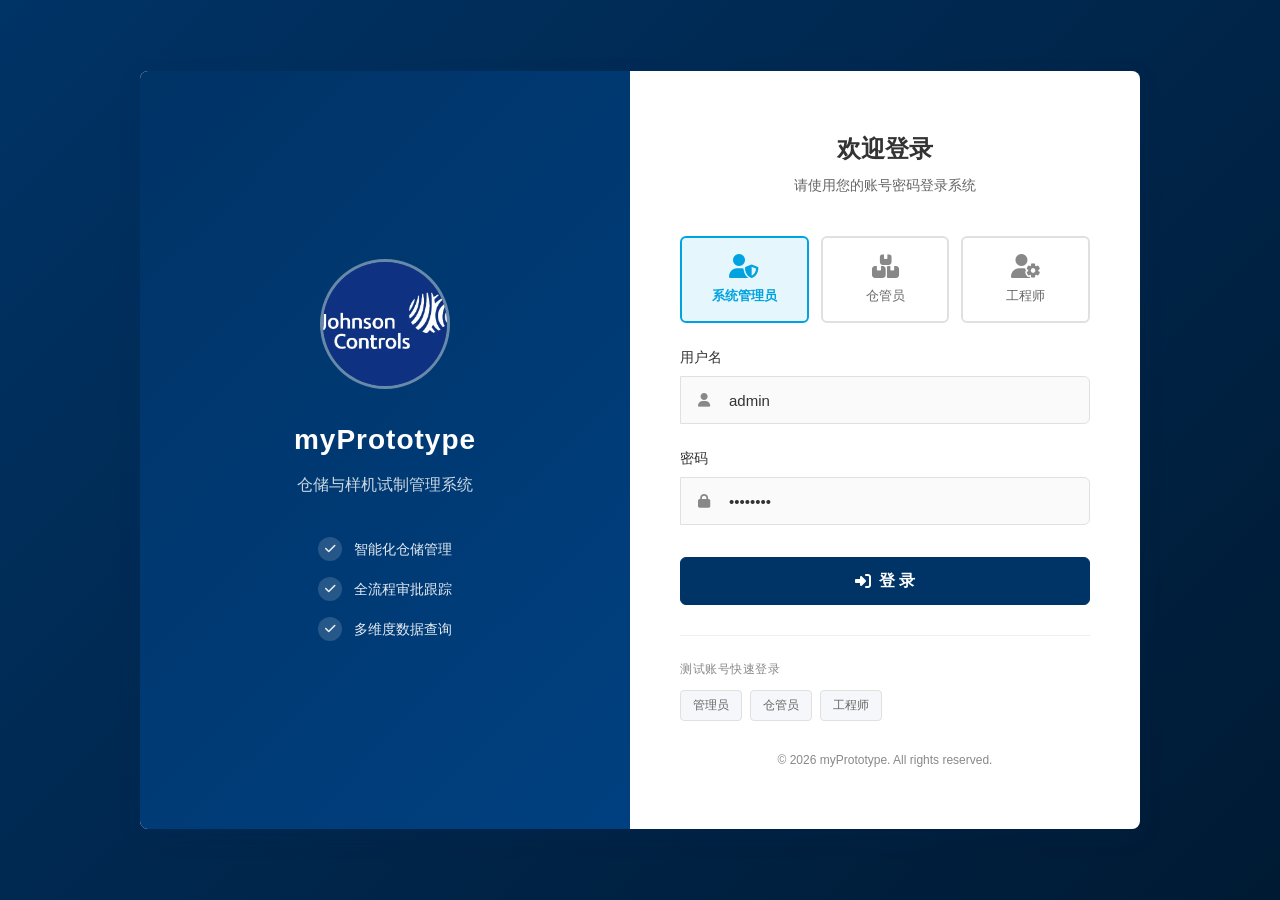
==== commit b9e06b35: "1.0初稿完成" ====
--- a/index.html
+++ b/index.html
@@ -44,8 +44,8 @@
         }
 
         .login-brand-logo {
-            width: 100px;
-            height: 100px;
+            width: 130px;
+            height: 130px;
             background: rgba(255, 255, 255, 0.15);
             border-radius: 50%;
             display: flex;
@@ -318,8 +318,8 @@
             }
 
             .login-brand-logo {
-                width: 70px;
-                height: 70px;
+                width: 90px;
+                height: 90px;
             }
 
             .login-brand-logo i {
